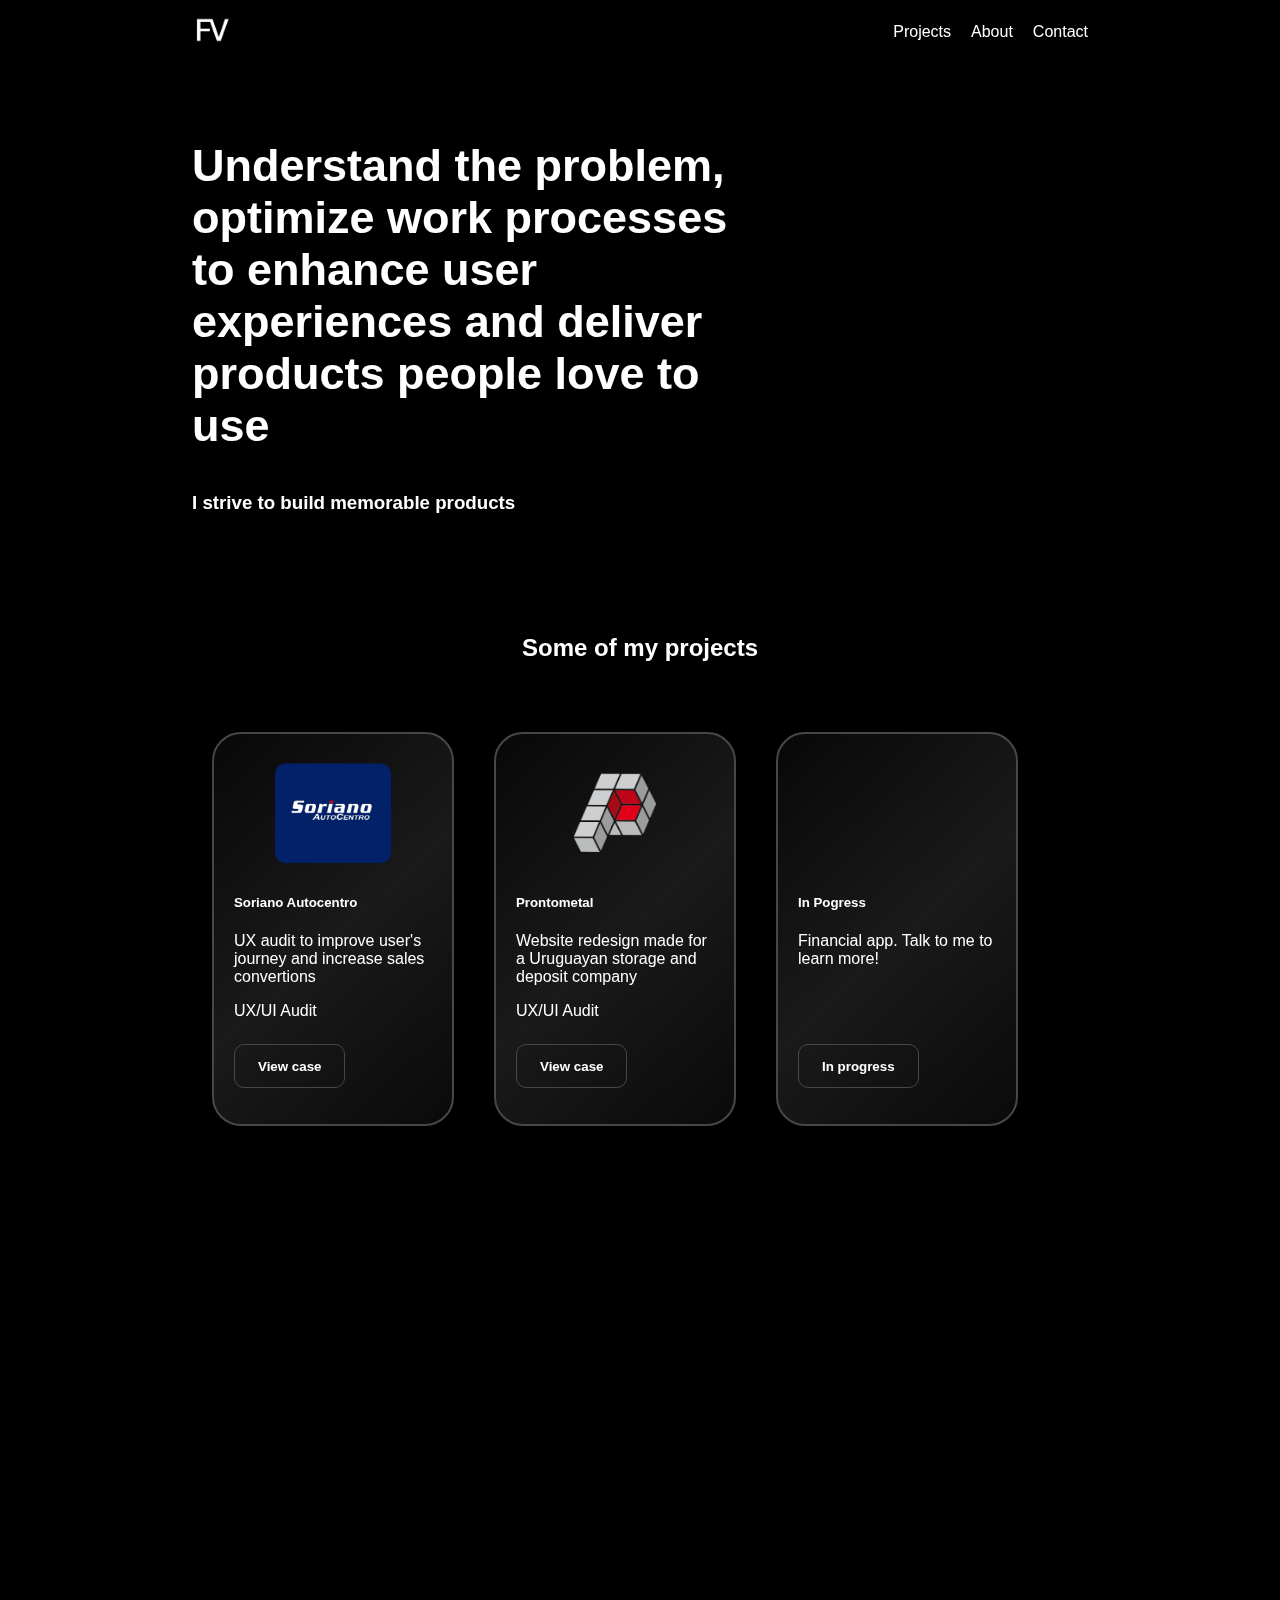
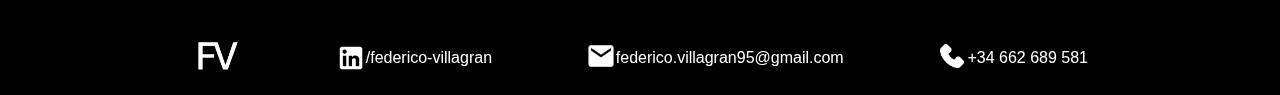
==== index.html @ 76cbd8b3 "Add files via upload" ====
<!DOCTYPE html>
<html lang="en">
<head>
    <meta charset="UTF-8">
    <meta name="viewport" content="width=device-width, initial-scale=1.0">
    <title>Federico Villagran</title>
    <link rel="stylesheet" href="styles.css">
    <link rel="icon" type="image/x-icon" href="images/FV.png">

    <!-- Add this in the <head> section of your HTML -->
<link rel="stylesheet" href="https://cdn.jsdelivr.net/npm/aos@2.3.4/dist/aos.css">

</head>

<body>
    <!-- Navbar -->
    <nav class="navbar">
    <div class="navbar-logo">
        <a href="index.html"><img src="images/Logo-FV.png" alt="Logo"></a>
    </div>
    <div class="navbar-burger" onclick="toggleMenu()">
        <div></div>
        <div></div>
        <div></div>
    </div>
    <div class="navbar-links">
        <a href="#projects">Projects</a>
        <a href="about.html">About</a>
        <a href="#contact">Contact</a>
    </div>
</nav>

<!-- Video -->
<video class="video" autoplay loop muted>
    <source src="images/Video-fondo.mp4" type="video/mp4">
    Your browser does not support the video tag.
</video>
    
    <!-- Big Titles Section -->
    <section class="big-titles" data-aos="fade-up">
        <h1 class="title">Understand the problem, optimize work processes to enhance user experiences and deliver products people love to use</h1>
        <h3 class="subtitle">I strive to build memorable products</h3>
    </section>

    <!-- Projects Section -->
    <section class="projects" data-aos="fade-up">
        <h4 id="projects">Some of my projects</h4>
        <div class="container projects">
            <!-- Card 1 -->
            <div class="card">
                <div class="img-container">
                    <img src="images/soriano.png" alt="">
                </div>
                <div>
                    <h5 class="card-title">Soriano Autocentro</h5>
                    <p class="card-text text-secondary">UX audit to improve user's journey and increase sales convertions</p>
                    <p class="card-text text-secondary">UX/UI Audit</p>
                    <button><a href="https://www.figma.com/proto/NjT5BgtsijVhWQH0vT1Kx7/Portfolio?page-id=0%3A1&type=design&node-id=647-258&viewport=463%2C1243%2C0.09&t=QPuAurRyCOvfYP9q-1&scaling=scale-down-width&mode=design" target="_blank">View case</a></button>
                </div>
            </div>
            <!-- Card 2 -->
            <div class="card">
                <div class="img-container">
                    <img src="images/prontometal.png" alt="">
                </div>
                <div>
                    <h5 class="card-title">Prontometal</h5>
                    <p class="card-text text-secondary">Website redesign made for a Uruguayan storage and
                        deposit company </p>
                    <p class="card-text text-secondary">UX/UI Audit</p>
                    <button><a href="https://www.figma.com/proto/NjT5BgtsijVhWQH0vT1Kx7/Case-Studys-Portfolio?page-id=0%3A1&amp;node-id=1%3A70&amp;viewport=449%2C2250%2C0.18&amp;scaling=scale-down-width" target="_blank">View case</a></button>
                </div>
            </div>
            
            <!-- Card 3 -->
            <div class="card">
                <div class="img-container">
                    <img src="Images/contruction-tools.png" alt="">
                </div>
                <div>
                    <h5 class="card-title">In Pogress</h5>
                    <p class="card-text text-secondary">Financial app. Talk to me to learn more!</p>
                    <p class="card-text text-secondary"></p>
                    <br></br>
                    <button><a>In progress</a></button>
                </div>
            </div>
        </div>
    </section>

    <!-- About Card Section -->
    <section class="about-card" data-aos="fade-up">
        <div class="about-image">
            <img src="images/Yo-altered.jpg" class="" alt="...">
        </div>
        <div class="about-content">
            <h5 class="">Hi i'm Federico</h5>
            <p>I am a UX/UI designer with experience in starting and leading
            teams. I have a distinctive blend of skills that allow me to bring a holistic approach
            to design projects,considering the bigger picture and understanding the needs of the target audience.</p>
            <p class="card-text">Skilled in leading cross-functional teams and using a variety of design tools and
            techniques to create intuitive and engaging user experiences.</p>
            <button><a href="about.html" class="button">Read More</a></button>
        </div>
    </section>

    <!-- Footer Section -->
    <footer class="footer" id="contact">
        <div class="footer-logo">
            <img src="images/Logo-FV.png" alt="Logo">
        </div>
        <div class="footer-contact">
            <a class="icon-container" href="http://linkedin.com/in/federico-villagran/" target="_blank">
                <img src="images/icon-linkedin.png" width="30" height="30">
                    <path d="M0 1.146C0 .513.526 0 1.175 0h13.65C15.474 0 16 .513 16 1.146v13.708c0 .633-.526 1.146-1.175 1.146H1.175C.526 16 0 15.487 0 14.854V1.146zm4.943 12.248V6.169H2.542v7.225h2.401zm-1.2-8.212c.837 0 1.358-.554 1.358-1.248-.015-.709-.52-1.248-1.342-1.248-.822 0-1.359.54-1.359 1.248 0 .694.521 1.248 1.327 1.248h.016zm4.908 8.212V9.359c0-.216.016-.432.08-.586.173-.431.568-.878 1.232-.878.869 0 1.216.662 1.216 1.634v3.865h2.401V9.25c0-2.22-1.184-3.252-2.764-3.252-1.274 0-1.845.7-2.165 1.193v.025h-.016a5.54 5.54 0 0 1 .016-.025V6.169h-2.4c.03.678 0 7.225 0 7.225h2.4z"></path>
                </svg>
                <p class="text-light mt-1">/federico-villagran</p>
            </a>
        </div>
        <div class="footer-contact">
            <a class="icon-container" href="mailto:federico.villagran95@gmail.com">
                <div class="envelope-container">
                    <img src="images/icon-mail.png" width="30" height="30">
                        <path d="M0 4a2 2 0 0 1 2-2h12a2 2 0 0 1 2 2v8a2 2 0 0 1-2 2H2a2 2 0 0 1-2-2V4Zm2-1a1 1 0 0 0-1 1v.217l7 4.2 7-4.2V4a1 1 0 0 0-1-1H2Zm13 2.383-4.708 2.825L15 11.105V5.383Zm-.034 6.876-5.64-3.471L8 9.583l-1.326-.795-5.64 3.47A1 1 0 0 0 2 13h12a1 1 0 0 0 .966-.741ZM1 11.105l4.708-2.897L1 5.383v5.722Z"></path>
                    </svg>
                </div>
                <p class="text-light mt-1" "="">federico.villagran95@gmail.com</p>
            </a>
        </div>
        <div class="footer-contact">
            <a class="icon-container" href="tel:+34662689581">
                <div class="telephone-container">
                    <img src="images/icon-phone.png" width="30" height="30">
                        <path d="M3.654 1.328a.678.678 0 0 0-1.015-.063L1.605 2.3c-.483.484-.661 1.169-.45 1.77a17.568 17.568 0 0 0 4.168 6.608 17.569 17.569 0 0 0 6.608 4.168c.601.211 1.286.033 1.77-.45l1.034-1.034a.678.678 0 0 0-.063-1.015l-2.307-1.794a.678.678 0 0 0-.58-.122l-2.19.547a1.745 1.745 0 0 1-1.657-.459L5.482 8.062a1.745 1.745 0 0 1-.46-1.657l.548-2.19a.678.678 0 0 0-.122-.58L3.654 1.328zM1.884.511a1.745 1.745 0 0 1 2.612.163L6.29 2.98c.329.423.445.974.315 1.494l-.547 2.19a.678.678 0 0 0 .178.643l2.457 2.457a.678.678 0 0 0 .644.178l2.189-.547a1.745 1.745 0 0 1 1.494.315l2.306 1.794c.829.645.905 1.87.163 2.611l-1.034 1.034c-.74.74-1.846 1.065-2.877.702a18.634 18.634 0 0 1-7.01-4.42 18.634 18.634 0 0 1-4.42-7.009c-.362-1.03-.037-2.137.703-2.877L1.885.511z"></path>
                    </svg>
                </div>

                <p class="text-light mt-1">+34 662 689 581</p>
            </a>
        </div>
    </footer>

    <script src="script.js"></script>

    <script src="https://cdn.jsdelivr.net/npm/aos@2.3.4/dist/aos.js"></script>
<script>
    AOS.init();
</script>

<script>
    function toggleMenu() {
        const navbar = document.querySelector('.navbar');
        navbar.classList.toggle('show-links');
    }
</script>

</body>
</html>
---- styles.css ----
/* Reset some default styles */
body, h1, h3, h4, p {
    margin: 0;
    padding: 0;
    color: white;
    font-family: "Inter", sans-serif;
}

body {
    background-color: #000;
    width: 70%;
    margin: 0 auto;
}

/* Navbar ---------------------------------------------------------------- */

/* General navbar styles */
.navbar {
    display: flex;
    justify-content: space-between;
    align-items: center;
    padding: 10px 20px;
    background-color: rgba(0, 0, 0, 0.85);
    position: fixed; /* Fixed to the top of the screen */
    top: 0;
    left: 0;
    right: 0;
    z-index: 1000; /* Ensure it's above other content */
    max-width: 70%; /* Set maximum width to 70% */
    margin: 0 auto; /* Center the navbar horizontally */
    border-radius: 10px;
}

.navbar-logo img {
    max-height: 40px;
}

.navbar-links {
    display: flex;
    gap: 20px;
}

.navbar-links a {
    text-decoration: none;
    color: #ffffff;
}

/* Burger menu styles for mobile */
.navbar-burger {
    display: none; /* Hide by default on desktop screens */
    flex-direction: column;
    cursor: pointer;
    color: #474747;
}

.navbar-burger div {
    width: 25px;
    height: 3px;
    background-color: #474747;
    margin: 3px 0;
    border-radius: 2px;
}

/* Media query for mobile screens */
@media screen and (max-width: 768px) {
    .navbar-links {
        display: none; /* Hide links on mobile */
    }

    .navbar-burger {
        display: flex; /* Show burger menu on mobile */
        position: absolute;
        top: 10px;
        right: 20px;
    }

    .navbar.show-links .navbar-links {
        display: flex; /* Show links when burger menu is clicked */
        flex-direction: column;
        background-color: #000000;
        position: absolute;
        top: 50px;
        right: 50px;
    }
}

/* Video --------------------------------------------------------------- */
.background-video {
    position: relative;
    width: 100%;
    height: 100vh; /* Set the height as needed */
    overflow: hidden;
}

.video {
    position: fixed;
    top: 0;
    left: 0;
    width: 100%;
    height: 100%;
    object-fit: cover;
    z-index: -1;
    transform: scaleX(-1);
}

.content {
    position: absolute;
    top: 50%;
    left: 50%;
    transform: translate(-50%, -50%);
    text-align: center;
    color: white;
}



/* Big Titles styles ------------------------------------------------- */
.big-titles {
    padding-top: 140px;
    padding-bottom: 50px;
}

.title {
    width: 60%; /* Set the width to 50% */
    font-size: 45px; /* Adjust font size as needed */
}

.subtitle {
    padding-top: 40px;
    padding-bottom: 20px;
}

@media (max-width: 768px) {
    .title {
        width: 85%;
        font-size: 26px;
    }
}


/* Projects Section styles ----------------------------------------------- */
.projects {
    margin-top: 50px;
}

.projects h4 {
    text-align: center;
    margin-bottom: 20px;
    font-size: 24px;
}

.container.projects {
    display: flex;
    justify-content: center;
    align-items: center;
    margin: 50px auto;
    padding-right: 50px;
}

.card {
    display: flex;
    width: 310px;
    height: 350px;
    flex-direction: column;
    justify-content: center;
    align-items: flex-start;
    margin: 20px;
    border-radius: 29px;
    border: 2px solid #474747;
    background: linear-gradient(137deg, rgba(255, 255, 255, 0.03) 0%, rgba(255, 255, 255, 0.10) 51.77%, rgba(255, 255, 255, 0.04) 100%);
    backdrop-filter: blur(30px);
    padding: 16px;
}

@media (max-width: 768px) {
    .container.projects {
        flex-direction: column; /* Stack cards in a column on mobile */
        align-items: center; /* Align cards to the left on mobile */
        padding-right: 0; /* Remove right padding on mobile */
    }
}

    .card {
        width: 210px; /* Cards take full width on mobile */
        margin-bottom: 20px; /* Add spacing between cards */
        padding: 20px; /* Add padding around cards for better spacing */
    }


.card img {
    max-height: 100px;
}

button {
    display: flex;
    height: 40px;
    padding: 21px 23px;
    justify-content: center;
    align-items: center;
    gap: 8px;
    border-radius: 10px;
    border: 1px solid #474747;
    background: none;
    margin-top: 24px;
    margin-bottom: 16px;
    text-decoration: none; /* Remove underline */
    color: white; /* Set text color to white */
    font-weight: bold; /* Set font weight to bold */
    transition: background-color 0.3s; /* Add transition for smooth color change */
    background-color: transparent;
}

button:hover {
    background-color: rgba(255, 255, 255, 0.1); /* Change to a lighter color on hover */
}


.img-container {
    align-items: center;
    display: flex;
    width: 100%;
    justify-content: center;
    height: 40%;
}

/* About Card Section styles ------------------------------------------------ */
.about-card {
    display: flex;
    justify-content: center;
    align-items: center;
    margin: 100px auto;
    max-width: 800px;
}

.about-image {
    width: 40%;
    height: auto;
}

.about-image img {
    max-width: 100%;
    height: auto;
    display: block;
    border-radius: 20px; /* Apply round corners to the image container */

}

.about-content {
    width: 70%;
    padding-left: 30px; /* Adjust this as needed for spacing */
}

.card-text {
    margin-top: 16px;
}

/* Media Query for Mobile */
@media (max-width: 767px) {
    .about-card {
        flex-direction: column;
        align-items: center;
        margin: 50px auto;
    }
    .about-content {
        padding: 10px;
        text-align: left;
        align-items: center;

        }
}

/* Footer Section styles ----------------------------------------------------- */
.footer {
    display: flex;
    flex-wrap: wrap;
    justify-content: space-between;
    align-items: center;
    padding-bottom: 10px;
}

.footer-column {
    flex: 0 0 calc(50% - 10px); /* Equal width for two columns, adjust as needed */
    padding: 5px;
}

.footer-logo img {
    width: 50px; /* Adjust the logo size as needed */
}

.footer-contact {
    display: flex;
    align-items: center;
}

.icon-container {
    display: flex;
    align-items: center;
}

a {
    text-decoration: none;
    color: #ffffff;
}

@media (max-width: 768px) {
    .footer-column {
        flex: 100%; /* Full width for each column on mobile */
        padding: 5px;
    }

    .footer {
        justify-content: flex-start; /* Start alignment on mobile */
    }
}


/* ABOUT --------------------------------------------------------------------------------------------------------*/

.intro-me h3 {
    padding-top: 140px;
}

.intro-me img {
    display: flex;
    align-items: center;
    margin: 0 auto;
    max-width: 100%;
    height: 100%;
    padding: 80px 0px;
    border-radius: 20px;
}


/* Hobbies section -------------------------------------------- */ 

.hobbies-section {
    display: flex;
    justify-content: center;
    align-items: center;
    padding: 20px;
}

.hobbies-container {
    display: flex;
    flex-direction: row;
    width: 100%;
    max-width: 1200px;
}

.left-column {
    flex: 1;
    padding: 10px;
    display: flex; /* Use flexbox */
    flex-direction: column; /* Stack content vertically */
    justify-content: center; /* Center content vertically */
}

.right-column {
    flex: 1;
    padding: 10px;
    display: flex;
    flex-direction: column;
    justify-content: center;
    align-items: center;
}

.right-column img {
    max-width: 100%;
}

@media (max-width: 768px) {
    .hobbies-container {
        flex-direction: column; /* Switch to column layout on mobile */
        align-items: center; /* Center both columns horizontally on mobile */
    }

    .left-column,
    .right-column {
        padding: 10px;
        text-align: center; /* Center text content on mobile */
    }

    .right-column {
        margin-top: 20px; /* Add some space between the columns */
    }
}

/* Tools -------------------------- */

.tools {
    display: flex;
    justify-content: center;
    align-items: center;
    height: 40vh; /* Adjust as needed */
    padding: 80px 0;
}

.tools img {
    height: 40vh;
}


/* cv ------------------------------ */

.cv {
    display: flex;
    flex-direction: column;
    justify-content: center;
    align-items: center;
    padding: 40px 0px;
}
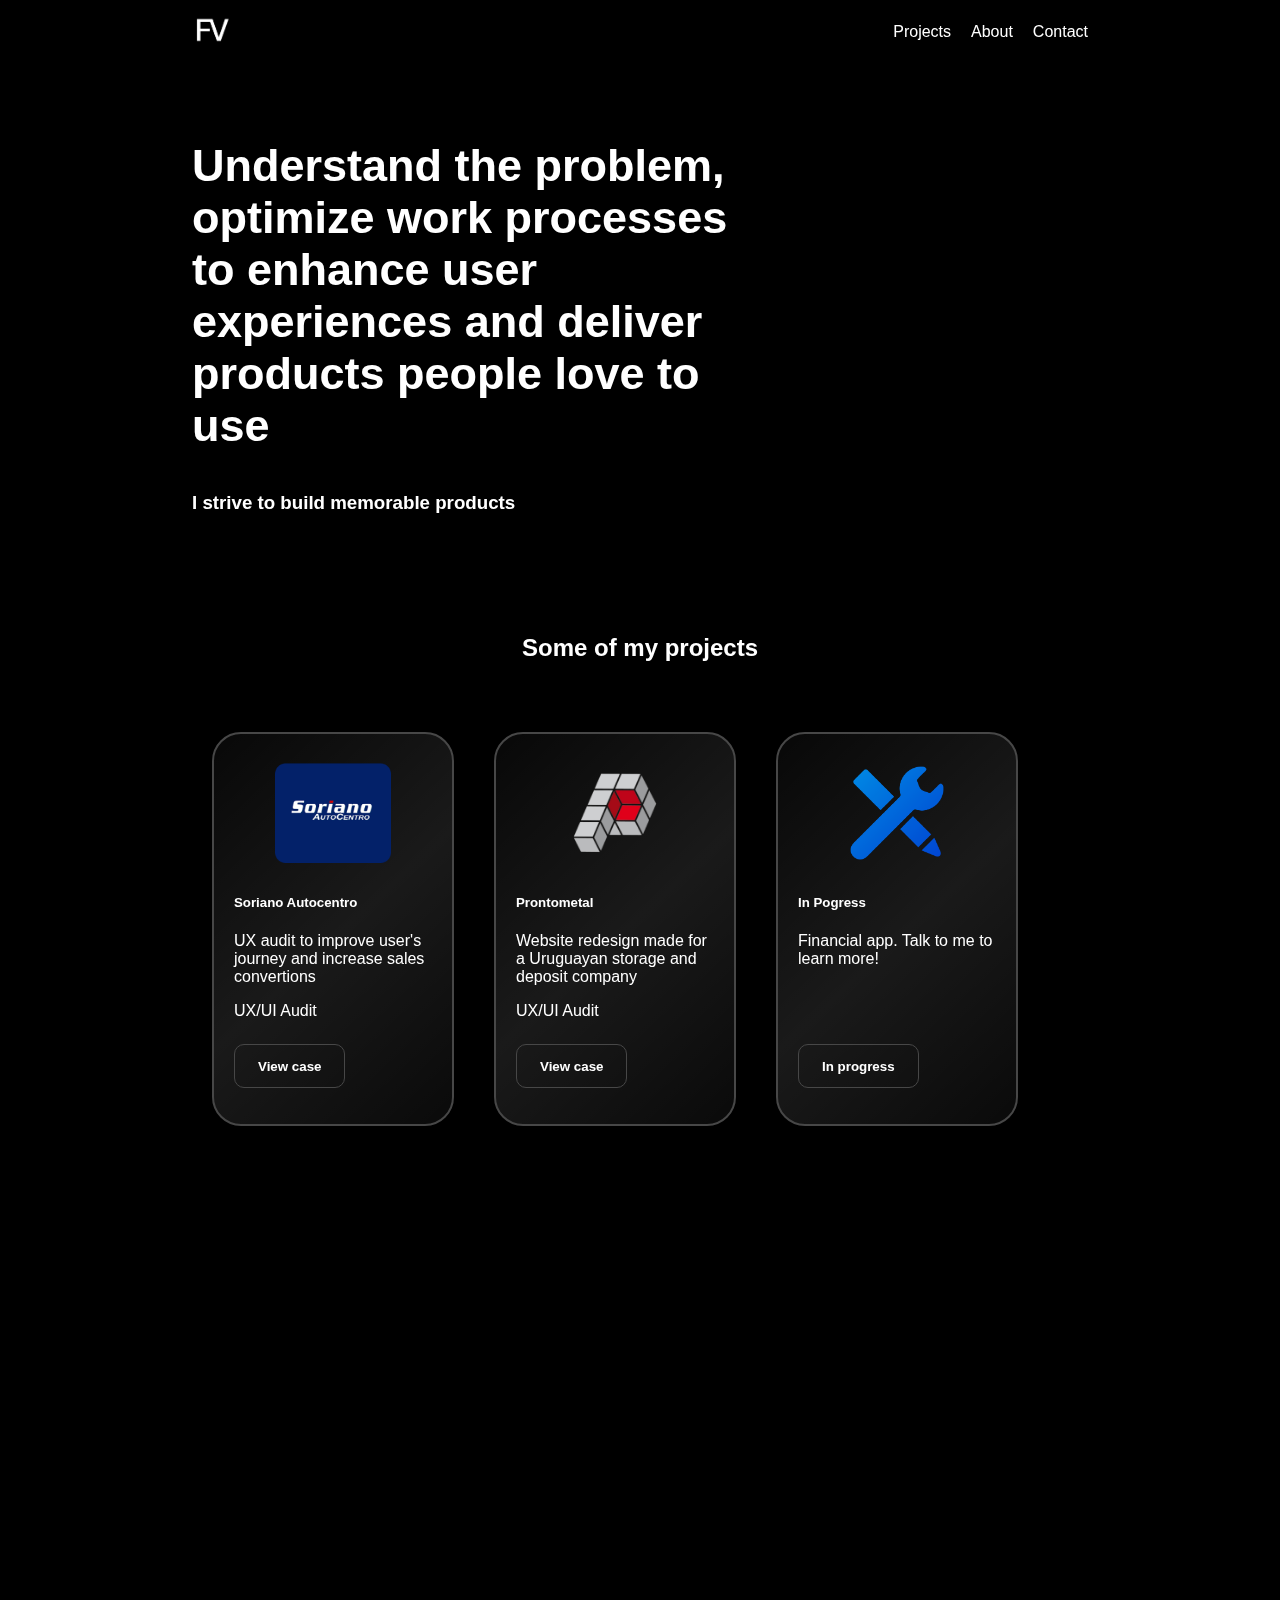
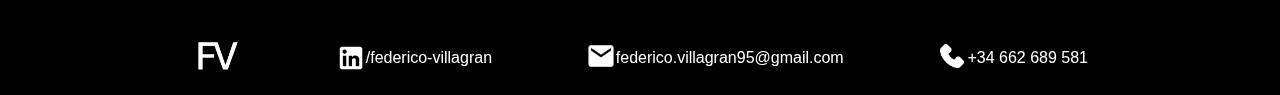
==== commit 29508c77: "Add files via upload" ====
--- a/index.html
+++ b/index.html
@@ -75,7 +75,7 @@
             <!-- Card 3 -->
             <div class="card">
                 <div class="img-container">
-                    <img src="Images/contruction-tools.png" alt="">
+                    <img src="images/contruction-tools.png" alt="">
                 </div>
                 <div>
                     <h5 class="card-title">In Pogress</h5>
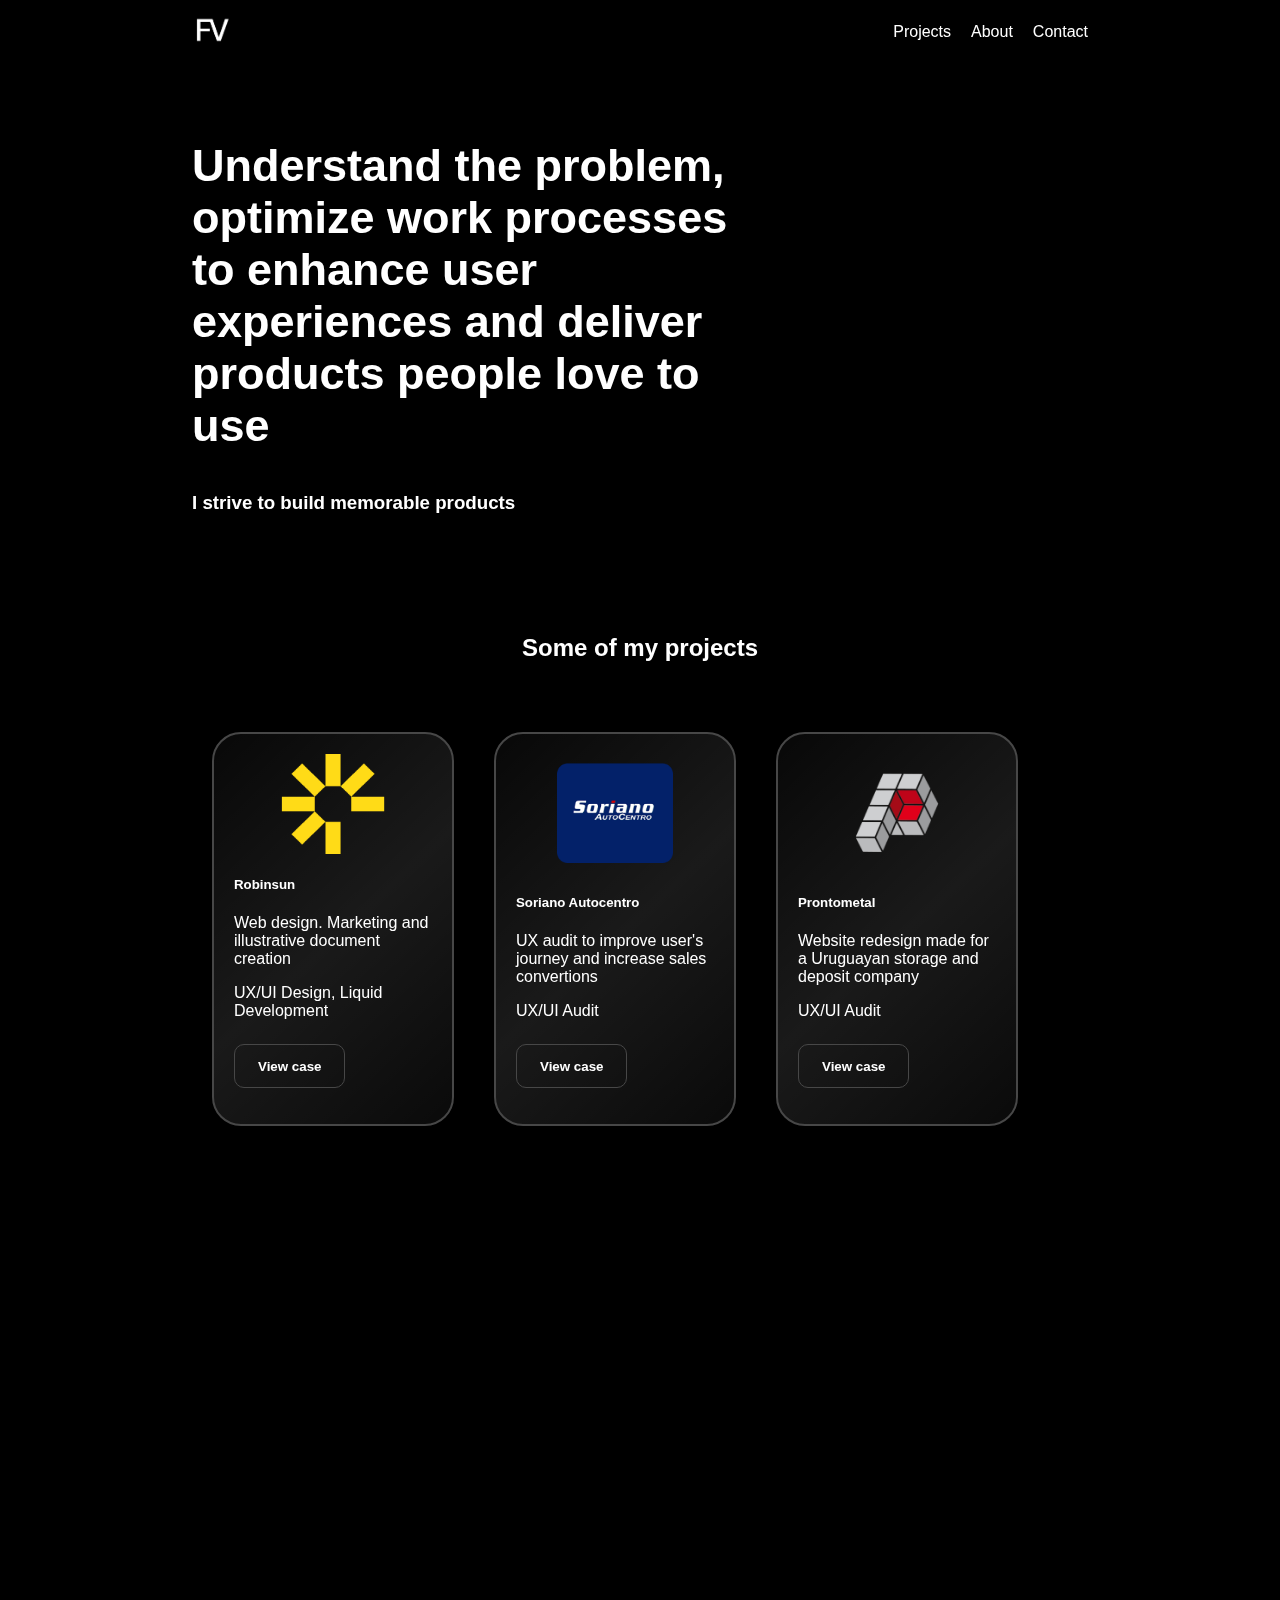
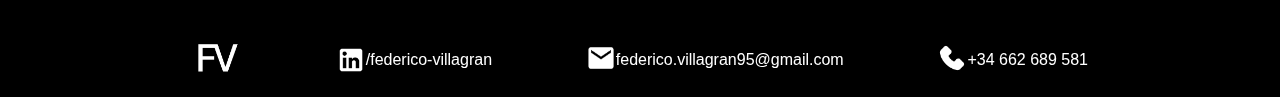
==== commit ff90eb22: "Add files via upload" ====
--- a/index.html
+++ b/index.html
@@ -46,6 +46,19 @@
     <section class="projects" data-aos="fade-up">
         <h4 id="projects">Some of my projects</h4>
         <div class="container projects">
+            <!-- Card 3 -->
+            <div class="card">
+                <div class="img-container">
+                    <img src="images/logo-robinsun.png" alt="">
+                </div>
+                <div>
+                    <h5 class="card-title">Robinsun</h5>
+                    <p class="card-text text-secondary">Web design. Marketing and illustrative document creation</p>
+                    <p class="card-text text-secondary">UX/UI Design, Liquid Development</p>
+                    <button class="no-margin-top"><a>View case</a></button>
+                </div>
+            </div>
+
             <!-- Card 1 -->
             <div class="card">
                 <div class="img-container">
@@ -71,20 +84,6 @@
                     <button><a href="https://www.figma.com/proto/NjT5BgtsijVhWQH0vT1Kx7/Case-Studys-Portfolio?page-id=0%3A1&amp;node-id=1%3A70&amp;viewport=449%2C2250%2C0.18&amp;scaling=scale-down-width" target="_blank">View case</a></button>
                 </div>
             </div>
-            
-            <!-- Card 3 -->
-            <div class="card">
-                <div class="img-container">
-                    <img src="images/contruction-tools.png" alt="">
-                </div>
-                <div>
-                    <h5 class="card-title">In Pogress</h5>
-                    <p class="card-text text-secondary">Financial app. Talk to me to learn more!</p>
-                    <p class="card-text text-secondary"></p>
-                    <br></br>
-                    <button><a>In progress</a></button>
-                </div>
-            </div>
         </div>
     </section>
 
@@ -95,11 +94,11 @@
         </div>
         <div class="about-content">
             <h5 class="">Hi i'm Federico</h5>
-            <p>I am a UX/UI designer with experience in starting and leading
-            teams. I have a distinctive blend of skills that allow me to bring a holistic approach
-            to design projects,considering the bigger picture and understanding the needs of the target audience.</p>
-            <p class="card-text">Skilled in leading cross-functional teams and using a variety of design tools and
-            techniques to create intuitive and engaging user experiences.</p>
+            <p>Multi-faceted professional with a focus on user experience, a leader in product management and a bold entrepreneur who is constantly looking for new ways to make an impact in the digital world.
+                <br></br>
+                I am a passionate UX/UI Designer with training and experience in creating engaging and functional digital interfaces. As Product Manager I lead teams and projects with strategic vision, developing successful products.
+                
+                </p>
             <button><a href="about.html" class="button">Read More</a></button>
         </div>
     </section>
@@ -154,5 +153,6 @@
     }
 </script>
 
+
 </body>
 </html>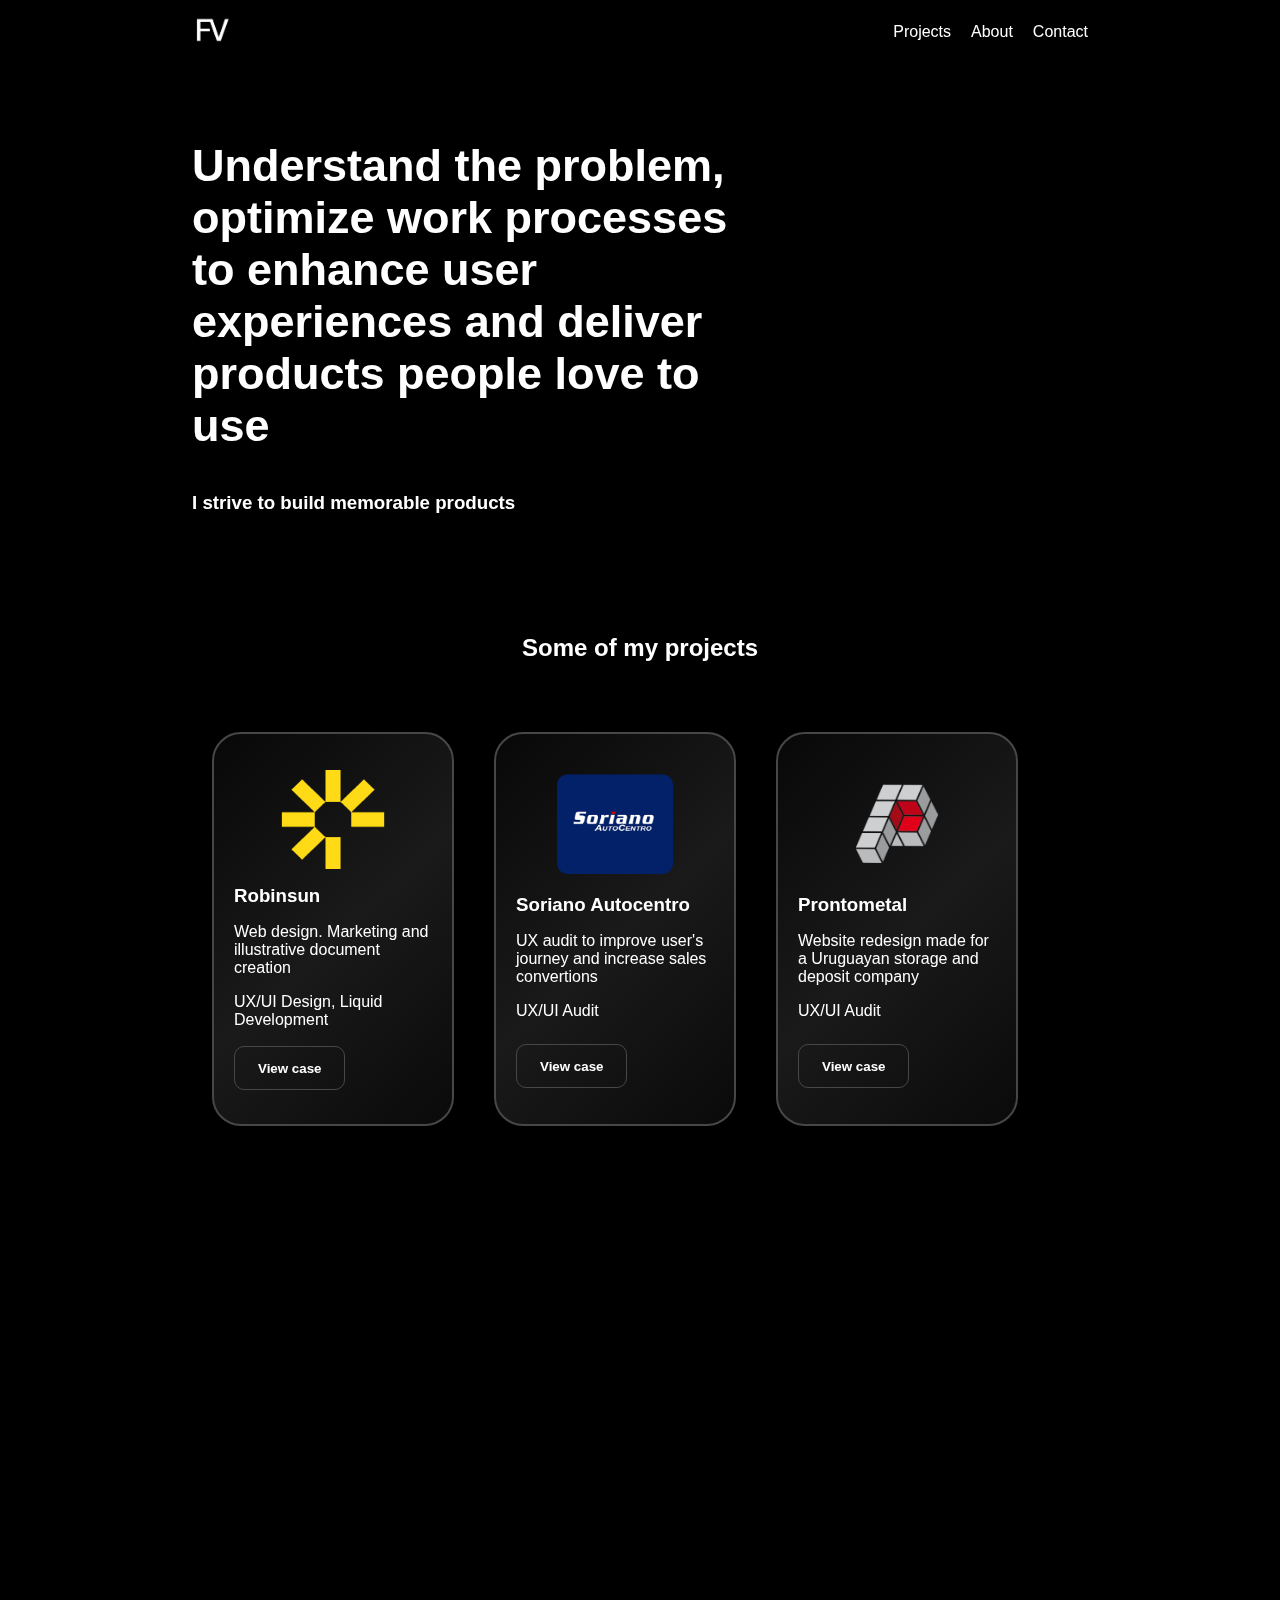
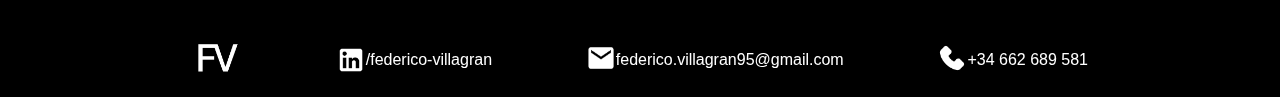
==== commit 5d9898e3: "Add files via upload" ====
--- a/index.html
+++ b/index.html
@@ -46,38 +46,38 @@
     <section class="projects" data-aos="fade-up">
         <h4 id="projects">Some of my projects</h4>
         <div class="container projects">
-            <!-- Card 3 -->
+            <!-- Card 1 -->
             <div class="card">
                 <div class="img-container">
                     <img src="images/logo-robinsun.png" alt="">
                 </div>
                 <div>
-                    <h5 class="card-title">Robinsun</h5>
+                    <h3 class="card-title">Robinsun</h3>
                     <p class="card-text text-secondary">Web design. Marketing and illustrative document creation</p>
                     <p class="card-text text-secondary">UX/UI Design, Liquid Development</p>
-                    <button class="no-margin-top"><a>View case</a></button>
+                    <button class="no-margin-top"><a href="https://www.figma.com/proto/8zION7ATxo5OSP1QeAk0m4/Robisun-New?page-id=23%3A3692&type=design&node-id=23-3699&viewport=526%2C369%2C0.06&t=v7Lj2DmGlGqfCNTW-1&scaling=scale-down-width&mode=design" target="_blank">View case</a></button>
                 </div>
             </div>
 
-            <!-- Card 1 -->
+            <!-- Card 2 -->
             <div class="card">
                 <div class="img-container">
                     <img src="images/soriano.png" alt="">
                 </div>
                 <div>
-                    <h5 class="card-title">Soriano Autocentro</h5>
+                    <h3 class="card-title">Soriano Autocentro</h3>
                     <p class="card-text text-secondary">UX audit to improve user's journey and increase sales convertions</p>
                     <p class="card-text text-secondary">UX/UI Audit</p>
                     <button><a href="https://www.figma.com/proto/NjT5BgtsijVhWQH0vT1Kx7/Portfolio?page-id=0%3A1&type=design&node-id=647-258&viewport=463%2C1243%2C0.09&t=QPuAurRyCOvfYP9q-1&scaling=scale-down-width&mode=design" target="_blank">View case</a></button>
                 </div>
             </div>
-            <!-- Card 2 -->
+            <!-- Card 3 -->
             <div class="card">
                 <div class="img-container">
                     <img src="images/prontometal.png" alt="">
                 </div>
                 <div>
-                    <h5 class="card-title">Prontometal</h5>
+                    <h3 class="card-title">Prontometal</h3>
                     <p class="card-text text-secondary">Website redesign made for a Uruguayan storage and
                         deposit company </p>
                     <p class="card-text text-secondary">UX/UI Audit</p>
--- a/styles.css
+++ b/styles.css
@@ -1,3 +1,4 @@
+
 /* Reset some default styles */
 body, h1, h3, h4, p {
     margin: 0;
@@ -214,6 +215,11 @@
     background-color: rgba(255, 255, 255, 0.1); /* Change to a lighter color on hover */
 }
 
+.no-margin-top {
+    margin-top: 17px !important;
+    margin-bottom: 14px !important;
+}
+
 
 .img-container {
     align-items: center;
@@ -314,6 +320,7 @@
 }
 
 
+
 /* ABOUT --------------------------------------------------------------------------------------------------------*/
 
 .intro-me h3 {
@@ -408,4 +415,4 @@
     justify-content: center;
     align-items: center;
     padding: 40px 0px;
-}
+}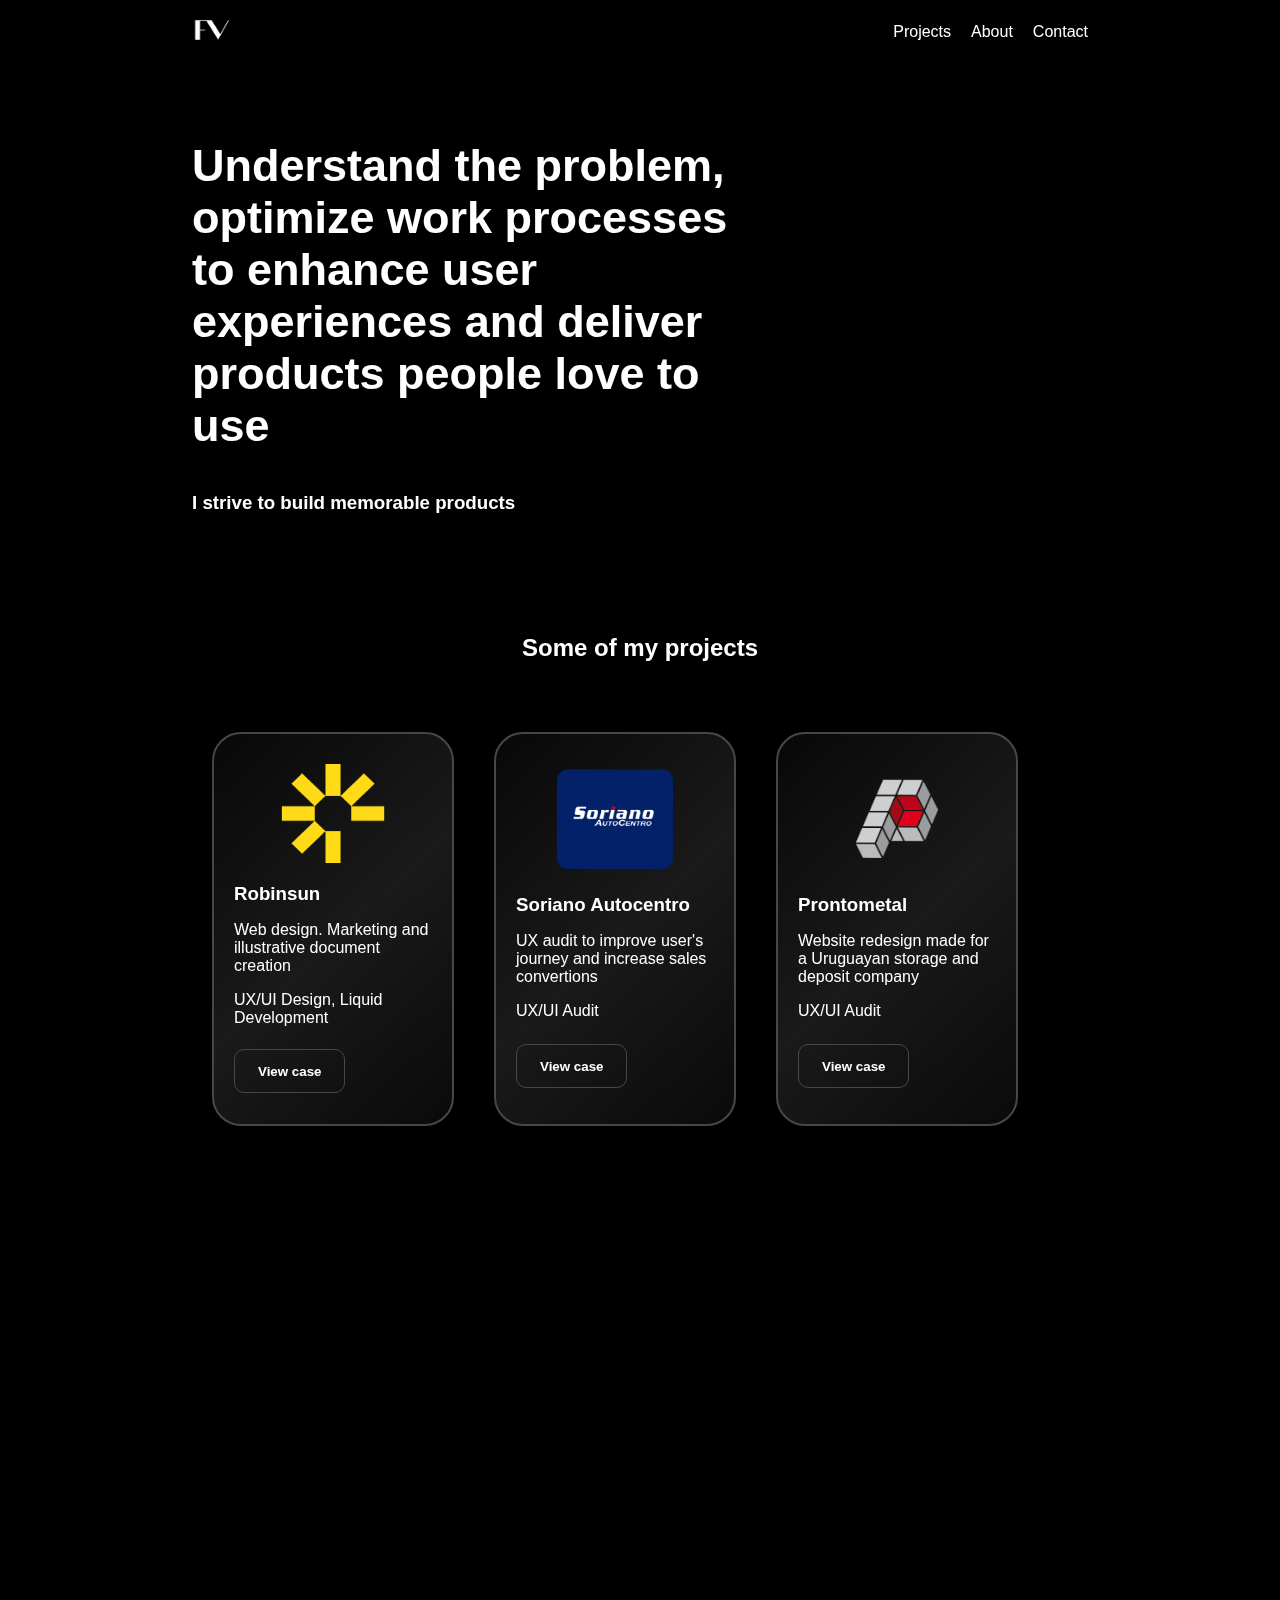
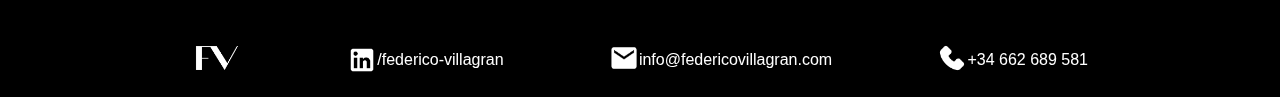
==== commit cae9417c: "Changed contact mail" ====
--- a/index.html
+++ b/index.html
@@ -55,7 +55,7 @@
                     <h3 class="card-title">Robinsun</h3>
                     <p class="card-text text-secondary">Web design. Marketing and illustrative document creation</p>
                     <p class="card-text text-secondary">UX/UI Design, Liquid Development</p>
-                    <button class="no-margin-top"><a href="https://www.figma.com/proto/8zION7ATxo5OSP1QeAk0m4/Robisun-New?page-id=23%3A3692&type=design&node-id=23-3699&viewport=526%2C369%2C0.06&t=v7Lj2DmGlGqfCNTW-1&scaling=scale-down-width&mode=design" target="_blank">View case</a></button>
+                    <button class="no-margin-top"><a href="https://www.figma.com/proto/cpd9JhBf40RRnxj3B6pmF8/Case-Study-Robinsun?page-id=0%3A1&type=design&node-id=1-178&viewport=478%2C647%2C0.13&t=W6RbTzBHsDEuLfJP-1&scaling=scale-down-width&mode=design" target="_blank">View case</a></button>
                 </div>
             </div>
 
@@ -123,7 +123,7 @@
                         <path d="M0 4a2 2 0 0 1 2-2h12a2 2 0 0 1 2 2v8a2 2 0 0 1-2 2H2a2 2 0 0 1-2-2V4Zm2-1a1 1 0 0 0-1 1v.217l7 4.2 7-4.2V4a1 1 0 0 0-1-1H2Zm13 2.383-4.708 2.825L15 11.105V5.383Zm-.034 6.876-5.64-3.471L8 9.583l-1.326-.795-5.64 3.47A1 1 0 0 0 2 13h12a1 1 0 0 0 .966-.741ZM1 11.105l4.708-2.897L1 5.383v5.722Z"></path>
                     </svg>
                 </div>
-                <p class="text-light mt-1" "="">federico.villagran95@gmail.com</p>
+                <p class="text-light mt-1" "="">info@federicovillagran.com</p>
             </a>
         </div>
         <div class="footer-contact">
--- a/styles.css
+++ b/styles.css
@@ -181,11 +181,15 @@
     }
 }
 
-    .card {
+.card {
         width: 210px; /* Cards take full width on mobile */
         margin-bottom: 20px; /* Add spacing between cards */
         padding: 20px; /* Add padding around cards for better spacing */
     }
+
+.card h3 {
+    margin-top: 10px;
+}
 
 
 .card img {
@@ -216,8 +220,8 @@
 }
 
 .no-margin-top {
-    margin-top: 17px !important;
-    margin-bottom: 14px !important;
+    margin-top: 22px !important;
+    margin-bottom: 11px !important;
 }
 
 
@@ -241,6 +245,7 @@
 .about-image {
     width: 40%;
     height: auto;
+    min-width: 210px;
 }
 
 .about-image img {
@@ -275,6 +280,14 @@
         }
 }
 
+/* CSS for small screens (up to 576px) */
+@media (max-width: 576px) {
+    .tools img {
+        max-width: 100%;
+        height: 70%;
+    }
+}
+
 /* Footer Section styles ----------------------------------------------------- */
 .footer {
     display: flex;
